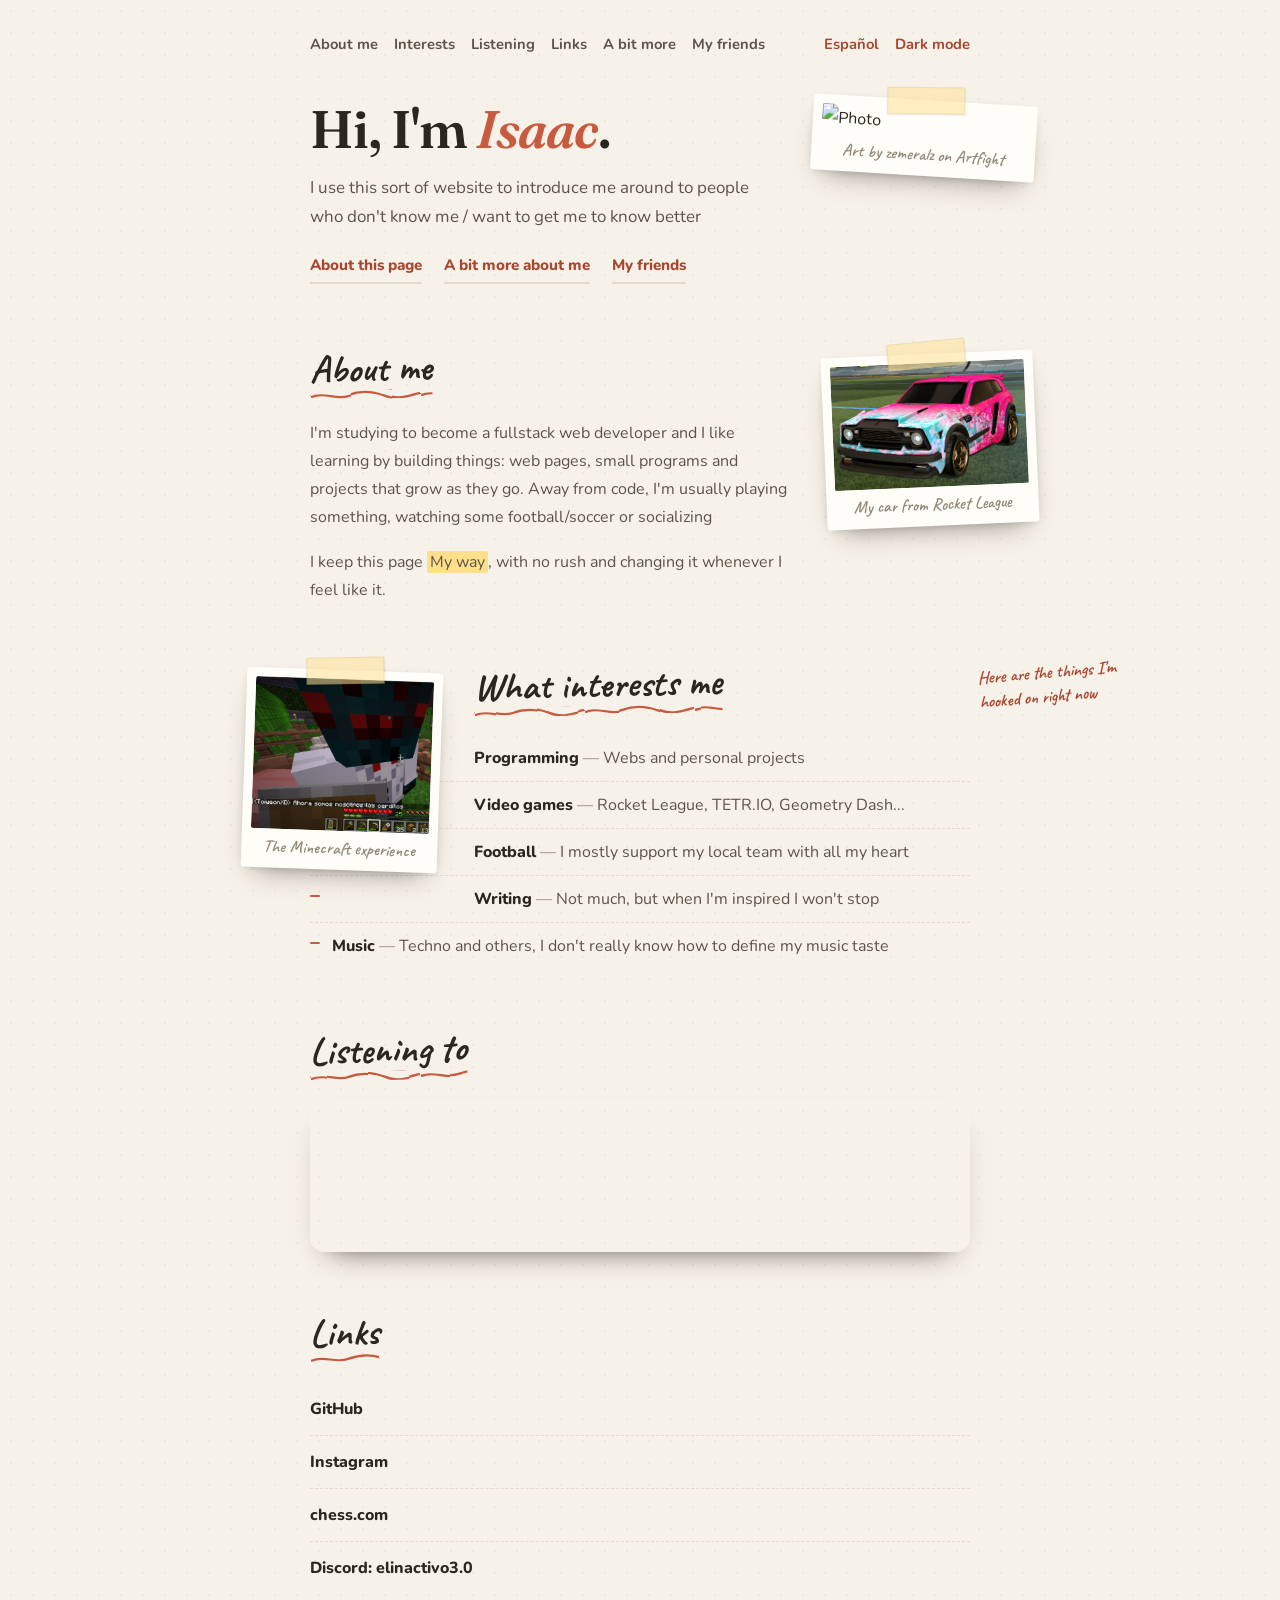
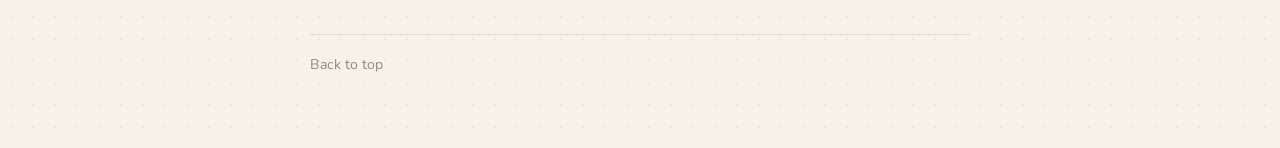
==== index.html @ b740a097 "Add files via upload" ====
<!doctype html>
<html lang="en" data-title-en="Isaac · personal page" data-title-es="Isaac · página personal">
<head>
<meta charset="utf-8">
<meta name="viewport" content="width=device-width, initial-scale=1">
<title>Isaac · personal page</title>
<link rel="preconnect" href="https://fonts.googleapis.com">
<link rel="preconnect" href="https://fonts.gstatic.com" crossorigin>
<link href="https://fonts.googleapis.com/css2?family=Caveat:wght@600;700&family=Fraunces:opsz,wght@9..144,500;9..144,600&family=Nunito:wght@400;600;700;800&display=swap" rel="stylesheet">
<link rel="stylesheet" href="styles.css">
<script>
  /* aplicar tema e idioma pa q no parpadeen las cosillas */
  try {
    if (localStorage.getItem('isaacTheme') === 'dark') document.documentElement.classList.add('dark');
    if (localStorage.getItem('isaacLang') === 'es') document.documentElement.setAttribute('lang', 'es');
  } catch (e) {}
</script>
</head>
<body id="top">
<!--Logré hacer el inglés el default?? (Sí)-->
<div class="page">
  <header class="topbar">
    <nav class="nav" aria-label="Navigation">
      <a href="#about" data-en="About me" data-es="Sobre mí">About me</a>
      <a href="#interests" data-en="Interests" data-es="Intereses">Interests</a>
      <a href="#listen" data-en="Listening" data-es="Escuchando">Listening</a>
      <a href="#links" data-en="Links" data-es="Enlaces">Links</a>
      <a href="sobre-mi.html" data-en="A bit more" data-es="Un poquito más">A bit more</a>
      <a href="amigos.html" data-en="My friends" data-es="Mis amigos">My friends</a>
    </nav>
    <div class="controls">
      <button class="lang" id="langToggle" type="button">Español</button>
      <button class="theme" id="themeToggle" type="button" aria-pressed="false">Dark mode</button>
    </div>
  </header>
  <section class="hero">
    <!-- CAMBIAR SRC!!!! -->
    <figure class="photo f-r" style="--rot:3.5deg; --w:224px">
      <img src="https://images.artfight.net/character/qcML8L5iNkaEZDLqDpkgTATFYPEJU2xKuBWuypHFHhxQCgd1OkRj7T2qyFsN.png?t=1783007023" alt="Photo">
      <figcaption data-en="Art by zemeralz on Artfight" data-es="Dibujo hecho por zemeralz en Artfight">Photo caption</figcaption>
    </figure>
    <h1><span data-en="Hi, I'm" data-es="Me llamo">Hi, I'm</span> <em>Isaac</em>.</h1>
    <p class="lede" data-en="I use this sort of website to introduce me around to people who don't know me / want to get me to know better" data-es="Uso este tipo de páginas para presentarme a la gente que no me conoce o que quiere conocerme mejor">I use this sort of website to introduce me around to people who don't know me / want to get me to know better</p>
    <p class="hero-actions">
      <a href="#about" data-en="About this page" data-es="Sobre esta página">About this page</a>
      <a href="sobre-mi.html" data-en="A bit more about me" data-es="Un poquito más sobre mí">A bit more about me</a>
      <a href="amigos.html" data-en="My friends" data-es="Mis amigos">My friends</a>
    </p>
  </section>
  <main class="flow">
    <section id="about">
      <h2 class="hand-title" data-en="About me" data-es="Sobre mí">About me</h2>
      <figure class="photo f-r" style="--rot:-2.5deg; --w:212px">
        <img src="img/carricoche.png" alt="Photo">
        <figcaption data-en="My car from Rocket League" data-es="Mi coche de Rocket League">I'm going crazy</figcaption>
      </figure>
      <p data-en="I'm studying to become a fullstack web developer and I like learning by building things: web pages, small programs and projects that grow as they go. Away from code, I'm usually playing something, watching some football/soccer or socializing" data-es="Estoy estudiando para ser desarrollador web fullstack y me gusta aprender creando cosas: páginas web, pequeños programas y proyectos que van creciendo sobre la marcha. Fuera del código, normalmente estoy jugando a algo, viendo algún partido de fútbol o socializando">I'm studying to become a fullstack web developer and I like learning by building things: web pages, small programs and projects that grow as they go. Away from code, I'm usually playing something, watching some football/soccer or writing</p>
      <p><span data-en="I keep this page " data-es="Llevo esta página ">I keep this page </span><mark data-en="My way" data-es="A mi manera">My way</mark><span data-en=", with no rush and changing it whenever I feel like it." data-es=", sin prisa y cambiándola cada vez que me apetece.">, with no rush and changing it whenever I feel like it.</span></p>
    </section>

    <section id="interests">
      <span class="doodle doodle-note" aria-hidden="true" data-en="Here are the things I'm hooked on right now" data-es="Aquí van las cosas que me tienen enganchado ahora">Here are the things I'm hooked on right now</span>
      <h2 class="hand-title" data-en="What interests me" data-es="Me interesa">What interests me</h2>
      <figure class="photo f-l" style="--rot:2deg; --w:196px">
        <img src="img/minecraft_experience.png" alt="Photo">
        <figcaption data-en="The Minecraft experience" data-es="La experiencia de Minecraft">The Minecraft experience</figcaption>
      </figure>
      <ul class="loose">
        <li><b data-en="Programming" data-es="Programación">Programming</b><span data-en="Webs and personal projects" data-es="Webs y proyectos personales">Webs and personal projects</span></li>
        <li><b data-en="Video games" data-es="Videojuegos">Video games</b><span data-en="Rocket League, TETR.IO, Geometry Dash..." data-es="Rocket League, TETR.IO, Geometry Dash...">Rocket League, TETR.IO, Geometry Dash...</span></li>
        <li><b data-en="Football" data-es="Fútbol">Football</b><span data-en="I mostly support my local team with all my heart" data-es="Apoyo al equipo de mi ciudad con todo">I mostly support my local team with all my heart</span></li>
        <li><b data-en="Writing" data-es="Escritura">Writing</b><span data-en="Not much, but when I'm inspired I won't stop" data-es="No mucho, hasta que me inspiro y no paro">Not much, but when I'm inspired I won't stop</span></li>
        <li><b data-en="Music" data-es="Música">Music</b><span data-en="Techno and others, I don't really know how to define my music taste" data-es="Música tecno y otras, la verdad es que no tengo ni idea de cómo definir mi gusto musical">Techno and others, I don't really know how to define my music taste</span></li>
      </ul>
    </section>

    <section id="listen">
      <h2 class="hand-title" data-en="Listening to" data-es="Escuchando">Listening to</h2>
      <!-- reproductor infernal de musica de mierda -->
      <!-- CAMBIA EL src DEL iframe: pon https://open.spotify.com/embed/track/ Y EL ID DE TU CANCIÓN (en Spotify: compartir la canción y copia el link) -->
      <div class="embed">
        <iframe src="https://open.spotify.com/embed/track/1DUA8KW4Fes6qfSlNJqvwj?si=1800c55b4af44012" width="100%" height="152" frameborder="0" loading="lazy" allow="autoplay; clipboard-write; encrypted-media; fullscreen; picture-in-picture" allowfullscreen title="Spotify"></iframe>
      </div>
    </section>

    <section id="links">
      <h2 class="hand-title" data-en="Links" data-es="Enlaces">Links</h2>
      <ul class="links">
        <li><a href="https://github.com/IsaacLJ1204" data-placeholder data-en="GitHub" data-es="GitHub">GitHub</a></li>
        <li><a href="https://www.instagram.com/isaaclj_07" data-placeholder data-en="Instagram" data-es="Instagram">ig</a></li>
        <li><a href="https://www.chess.com/member/toiweon" data-placeholder data-en="chess.com" data-es="chess.com">chess.com</a></li>
        <li><a href="#" data-placeholder data-en="Discord: elinactivo3.0" data-es="Discord: elinactivo3.0">Another profile</a></li>
      </ul>
    </section>

  </main>

  <footer class="footer">
    <a href="#top" data-en="Back to top" data-es="Volver arriba">Back to top</a>
  </footer>

</div>

<div class="toast" id="toast" role="status" aria-live="polite"></div>

<script src="script.js"></script>
</body>
</html>
---- styles.css ----
/*
Como centrar un div buscar (momazo
*/

:root {
  --paper:  #f7f2e9;
  --paper-2:#fffdf8;
  --ink:    #2b2620;
  --ink-2:  #5b544a;
  --muted:  #918878;
  --line:   #e4dbcb;
  --accent: #c85a3f;
  --accent-ink: #a8462f;
  --mark:   #ffe08a;

  --serif: "Fraunces", Georgia, "Times New Roman", serif;
  --hand:  "Caveat", "Comic Sans MS", cursive;
  --sans:  "Nunito", ui-sans-serif, system-ui, -apple-system, "Segoe UI", sans-serif;

  /* subrayado ondulado dibujado a mano bajo los títulos */
  --squiggle: url("data:image/svg+xml,%3Csvg xmlns='http://www.w3.org/2000/svg' width='120' height='9' viewBox='0 0 120 9'%3E%3Cpath d='M1 6c14-6 26 4 40-1s26-5 40 1 24 1 38-2' fill='none' stroke='%23c85a3f' stroke-width='2.4' stroke-linecap='round'/%3E%3C/svg%3E");
}

html.dark {
  --paper:  #1a1712;
  --paper-2:#241f19;
  --ink:    #f1eae0;
  --ink-2:  #c4bbac;
  --muted:  #8f8676;
  --line:   #342e25;
  --accent: #e58461;
  --accent-ink: #f0a184;
  --mark:   #6b5a2e;
  --squiggle: url("data:image/svg+xml,%3Csvg xmlns='http://www.w3.org/2000/svg' width='120' height='9' viewBox='0 0 120 9'%3E%3Cpath d='M1 6c14-6 26 4 40-1s26-5 40 1 24 1 38-2' fill='none' stroke='%23e58461' stroke-width='2.4' stroke-linecap='round'/%3E%3C/svg%3E");
}

* { box-sizing: border-box; }
html { scroll-behavior: smooth; }
body {
  margin: 0;
  overflow-x: hidden;
  color: var(--ink);
  background-color: var(--paper);
  background-image: radial-gradient(rgba(43, 38, 32, .05) 1px, transparent 1px);
  background-size: 22px 22px;
  font: 16px/1.75 var(--sans);
  -webkit-font-smoothing: antialiased;
}
img { display: block; }
a { color: var(--accent-ink); text-underline-offset: .18em; }
button, input, textarea { font: inherit; color: inherit; }
button { cursor: pointer; background: none; border: 0; padding: 0; }
mark { background: var(--mark); color: inherit; padding: 0 3px; border-radius: 2px; }
::selection { background: var(--accent); color: #fff; }

.page { position: relative; width: min(980px, calc(100% - 40px)); margin: 0 auto; padding: 6px 0 70px; }
.topbar, .hero, .flow, .footer { max-width: 660px; margin-inline: auto; }
section { scroll-margin-top: 24px; }

/* cabecera -------------------------------------------------------------- */
.topbar { display: flex; align-items: baseline; gap: 18px; flex-wrap: wrap; padding: 26px 0 10px; }
.nav { display: flex; gap: 16px; flex-wrap: wrap; }
.nav a { font-size: .92rem; font-weight: 700; color: var(--ink-2); text-decoration: none; }
.nav a:hover { color: var(--accent-ink); text-decoration: underline; }
.controls { margin-left: auto; display: flex; align-items: baseline; gap: 16px; }
.theme, .lang { font-size: .92rem; font-weight: 700; color: var(--accent-ink); }
.theme:hover, .lang:hover { text-decoration: underline; }

/* hero ------------------------------------------------------------------ */
.hero { display: flow-root; padding: 26px 0 34px; }
h1 { margin: 6px 0 16px; font: 600 clamp(2.1rem, 6vw, 3.3rem)/1.08 var(--serif); letter-spacing: -.02em; }
h1 em { font-style: italic; color: var(--accent); }
.lede { margin: 0 0 20px; max-width: 54ch; color: var(--ink-2); font-size: 1.06rem; }
.hero-actions { display: flex; flex-wrap: wrap; gap: 22px; margin: 0; font-weight: 800; font-size: .95rem; }
.hero-actions a { text-decoration: none; border-bottom: 2px solid var(--line); padding-bottom: 3px; }
.hero-actions a:hover { border-color: var(--accent); }

/* fotos sueltas --------------------------------------------------------- */
.photo {
  position: relative; margin: 0; padding: 9px 9px 11px; width: var(--w, 240px);
  background: var(--paper-2); border-radius: 3px;
  box-shadow: 0 14px 28px -14px rgba(43, 38, 32, .55), 0 2px 8px -4px rgba(43, 38, 32, .25);
  transform: rotate(var(--rot, -2deg));
  transition: transform .35s cubic-bezier(.2, .7, .3, 1), box-shadow .35s;
  z-index: 1;
}
.photo:hover { transform: rotate(0deg) scale(1.02); box-shadow: 0 20px 40px -16px rgba(43, 38, 32, .6); }
.photo img { width: 100%; border-radius: 2px; }
.photo figcaption { margin-top: 7px; text-align: center; font: 600 1.08rem/1.2 var(--hand); color: var(--muted); }
.photo::after {
  content: ""; position: absolute; top: -13px; left: 50%; width: 76px; height: 25px;
  transform: translateX(-50%) rotate(-3deg);
  background: rgba(255, 226, 150, .55); border: 1px solid rgba(43, 38, 32, .07);
  box-shadow: 0 1px 2px rgba(43, 38, 32, .1);
}

.f-r { float: right; margin: 6px -66px 26px 34px; }
.f-l { float: left;  margin: 6px 34px 26px -66px; }

/* títulos a mano y texto ------------------------------------------------ */
.flow > section { display: flow-root; margin: 0 0 30px; padding-top: 30px; }
.hand-title {
  display: inline-block; margin: 0 0 20px; padding-bottom: 9px;
  font: 700 clamp(1.9rem, 4.4vw, 2.4rem)/1.1 var(--hand); color: var(--ink);
  transform: rotate(-1.4deg);
  background: var(--squiggle) repeat-x left bottom / 110px 9px;
}
.flow p { margin: 0 0 1.05em; color: var(--ink-2); }
.flow p:last-child { margin-bottom: 0; }
.quote {
  margin: 20px 0 0 !important; padding-left: 16px; border-left: 3px solid var(--accent);
  font: italic 1.25rem/1.5 var(--serif); color: var(--ink) !important;
}

/* listas sueltas -------------------------------------------------------- */
.loose { list-style: none; margin: 0; padding: 0; }
.loose li { padding: 9px 0 9px 22px; position: relative; border-bottom: 1px dashed var(--line); }
.loose li:last-child { border-bottom: 0; }
.loose li::before {
  content: ""; position: absolute; left: 0; top: 1.2em;
  width: 10px; height: 2px; border-radius: 2px; background: var(--accent);
}
.loose b { font-weight: 800; }
.loose b::after { content: " — "; color: var(--muted); font-weight: 400; }
.loose span { color: var(--ink-2); }

/* reproductor de spotify ------------------------------------------------ */
.embed iframe {
  display: block; width: 100%; height: 152px;
  border: 0; border-radius: 14px;
  box-shadow: 0 16px 28px -20px rgba(43, 38, 32, .9);
}

/* enlaces --------------------------------------------------------------- */
.links { list-style: none; margin: 0; padding: 0; }
.links a {
  display: block; padding: 12px 0; border-bottom: 1px dashed var(--line);
  color: var(--ink); font-weight: 800; text-decoration: none;
}
.links li:last-child a { border-bottom: 0; }
.links a:hover { color: var(--accent-ink); }

/* nota al pie de un bloque ---------------------------------------------- */
.note { margin: 0 0 20px; color: var(--muted); font-size: .95rem; }

/* ==========================================================================
   página "un poquito más sobre mí"
   ========================================================================== */
.rows { display: grid; gap: 38px; margin-top: 8px; }
.row { display: flex; align-items: center; gap: 30px; }
.row .photo { --w: 232px; flex: 0 0 auto; margin: 0; }
.row .text { flex: 1 1 0; min-width: 0; }
.row.flip { flex-direction: row-reverse; }
.row.pets .photo { --w: 170px; }

/* tarjeta centrada para enlaces que no dejan embeberse (straw.page) ------- */
.straw { display: flex; justify-content: center; margin-top: 30px; }
.straw-card {
  display: grid; gap: 6px; justify-items: center; text-align: center;
  width: min(330px, 100%); padding: 34px 26px 30px;
  background: var(--paper-2); border: 1px solid var(--line); border-radius: 3px;
  box-shadow: 0 18px 34px -24px rgba(43, 38, 32, .9);
  color: var(--ink); text-decoration: none;
  transform: rotate(-1.3deg);
  transition: transform .15s, box-shadow .15s;
}
.straw-card:hover { transform: rotate(0deg) translateY(-3px); box-shadow: 0 24px 42px -22px rgba(43, 38, 32, .95); }
.straw-name { font: 600 1.5rem/1.2 var(--serif); }
.straw-url { font-weight: 800; color: var(--accent-ink); }
.straw-note { font: 600 1.1rem/1.2 var(--hand); color: var(--muted); }

@media (max-width: 780px) { .row.pets .text { order: 3; } }
.row-title { margin: 0 0 10px; font: 700 1.75rem/1.15 var(--hand); color: var(--ink); }
.row-text { margin: 0; color: var(--ink-2); }

/* ==========================================================================
   página "mis amigos"
   ========================================================================== */
.friends { display: grid; grid-template-columns: repeat(auto-fit, minmax(220px, 1fr)); gap: 26px; margin-top: 6px; }
.friend {
  position: relative; padding: 16px 16px 18px; background: var(--paper-2);
  border: 1px solid var(--line); border-top: 6px solid var(--c, var(--accent));
  border-radius: 4px; box-shadow: 0 14px 28px -16px rgba(43, 38, 32, .5);
  transform: rotate(var(--rot, -1deg));
  transition: transform .3s cubic-bezier(.2, .7, .3, 1), box-shadow .3s;
}
.friend:hover { transform: rotate(0deg) translateY(-4px); box-shadow: 0 20px 36px -16px rgba(43, 38, 32, .6); }
.friend img { width: 100%; aspect-ratio: 1 / 1; object-fit: cover; border-radius: 3px; border: 1px solid var(--line); }
.friend h3 { margin: 13px 0 3px; font: 700 1.55rem/1.1 var(--hand); color: var(--c, var(--accent)); }
.friend p { margin: 0 0 13px; color: var(--ink-2); font-size: .96rem; line-height: 1.6; }
.friend .social {
  display: inline-block; font-weight: 800; text-decoration: none;
  color: var(--c, var(--accent)); border-bottom: 2px solid var(--c, var(--accent));
  padding-bottom: 2px;
}
.friend .social:hover { filter: brightness(.85); }

/* garabatos en los márgenes --------------------------------------------- */
.doodle { position: absolute; z-index: 0; pointer-events: none; user-select: none; }
#interests { position: relative; }
.doodle-note { right: -150px; top: 26px; width: 142px; transform: rotate(-5deg); font: 600 1.12rem/1.35 var(--hand); color: var(--accent-ink); }

/* pie ------------------------------------------------------------------- */
.footer {
  display: flex; align-items: center; justify-content: space-between; gap: 12px 22px; flex-wrap: wrap;
  margin-top: 40px; padding-top: 18px; border-top: 1px solid var(--line);
  color: var(--muted); font-size: .88rem;
}
.footer a { color: var(--muted); text-decoration: none; }
.footer a:hover { color: var(--accent-ink); text-decoration: underline; }

/* aviso flotante -------------------------------------------------------- */
.toast {
  position: fixed; left: 50%; bottom: 24px; z-index: 20;
  transform: translate(-50%, 12px); opacity: 0; pointer-events: none;
  padding: 10px 18px; border-radius: 999px; background: var(--ink); color: var(--paper);
  font-size: .88rem; font-weight: 700; transition: opacity .18s, transform .18s;
}
.toast.show { opacity: 1; transform: translate(-50%, 0); }

/* adaptación a pantallas ------------------------------------------------ */
@media (max-width: 1180px) { .doodle { display: none; } }
@media (max-width: 1040px) {
  .f-r { margin-right: -16px; }
  .f-l { margin-left: -16px; }
}
@media (max-width: 780px) {
  .f-r, .f-l { float: none; margin: 22px auto; }
  .photo { --w: 100%; max-width: 320px; }
  .row, .row.flip { flex-direction: column; align-items: stretch; gap: 20px; }
  .row .photo { --w: 100%; max-width: 340px; margin-inline: auto; }
  .friends { grid-template-columns: 1fr; }
}
@media (max-width: 560px) {
  .page { width: calc(100% - 30px); }
  .nav { gap: 12px; }
  .footer { justify-content: flex-start; }
}

@media (prefers-reduced-motion: reduce) {
  * { transition: none !important; animation: none !important; }
  html { scroll-behavior: auto; }
}
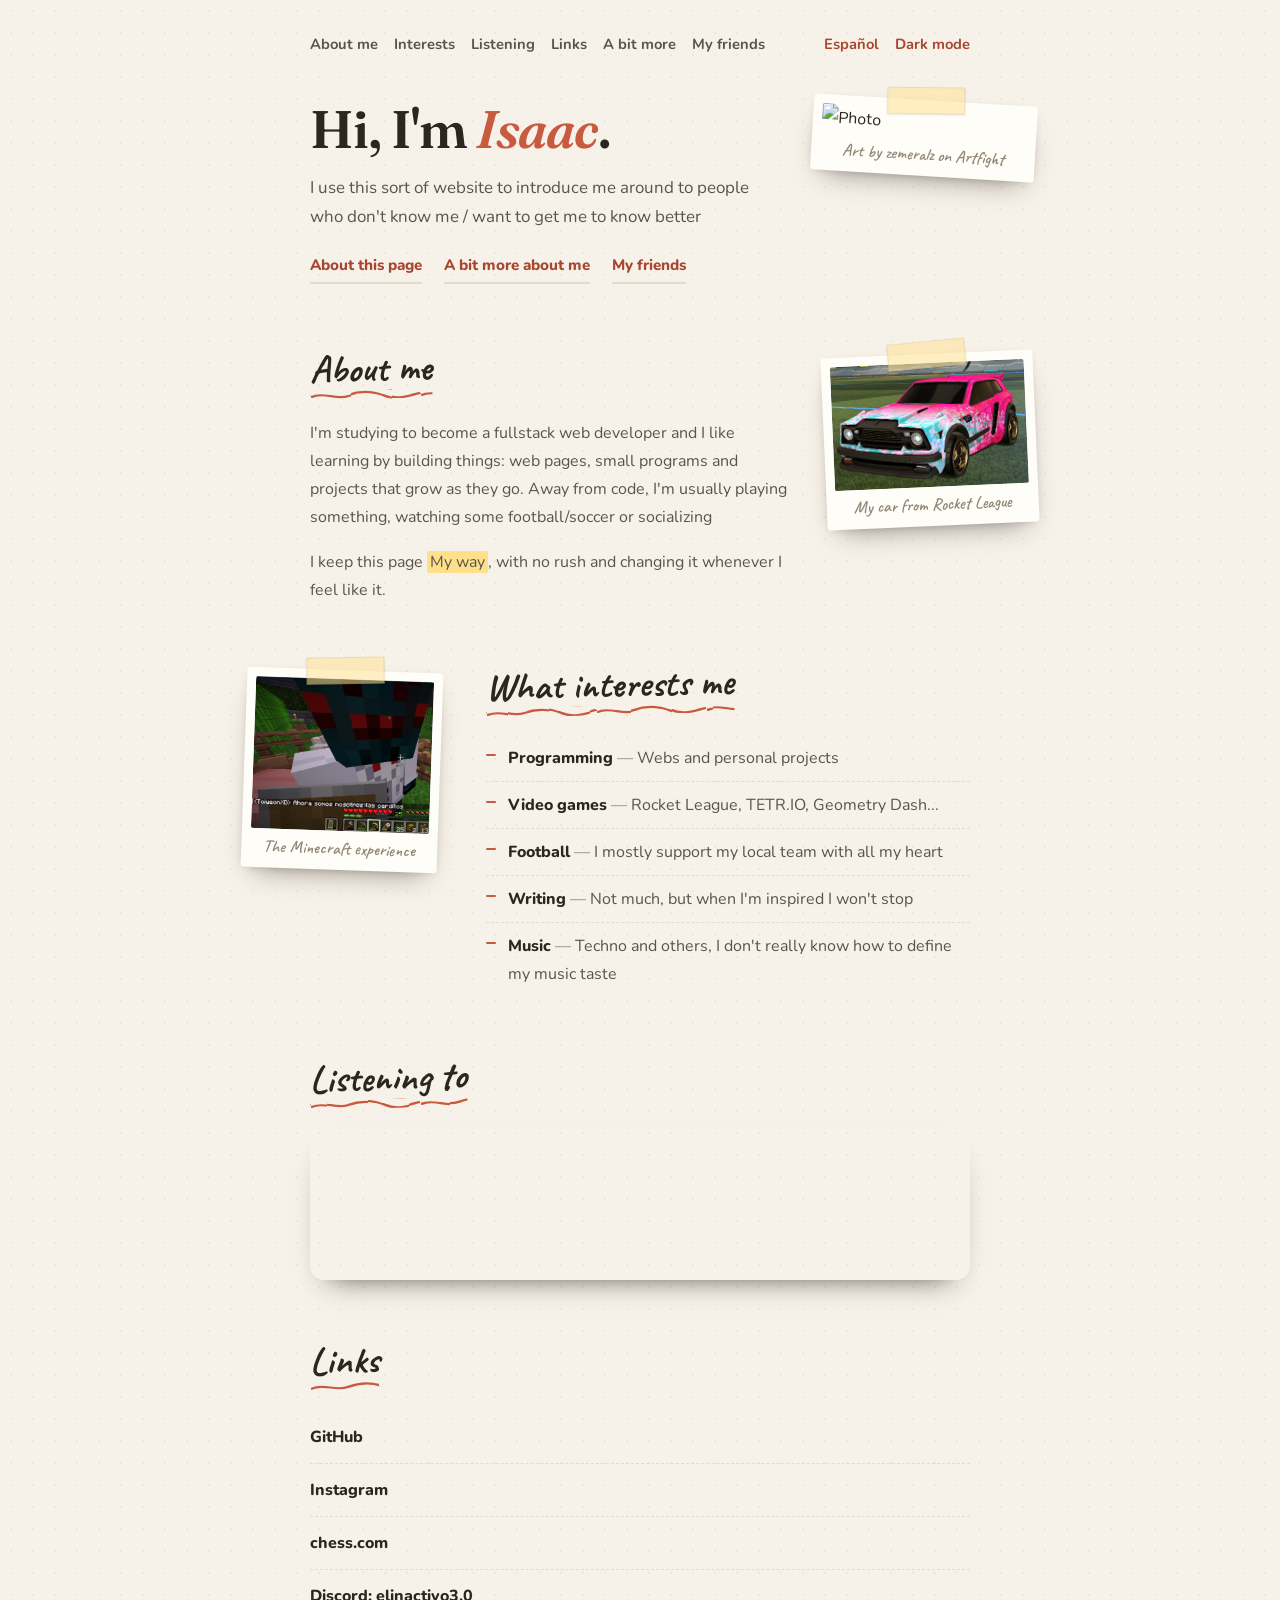
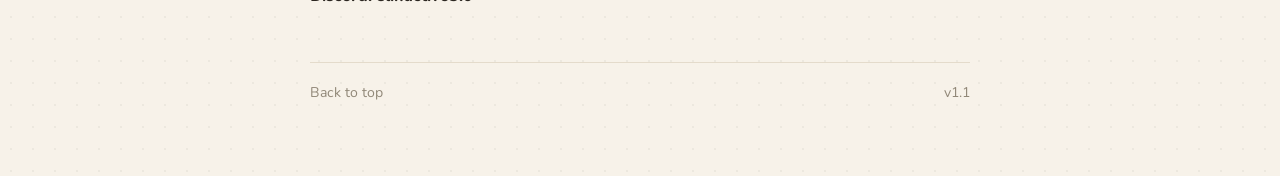
==== commit 6e81aaa0: "Add files via upload" ====
--- a/index.html
+++ b/index.html
@@ -1,5 +1,5 @@
 <!doctype html>
-<html lang="en" data-title-en="Isaac · personal page" data-title-es="Isaac · página personal">
+<html lang="en" data-title-en="IsaacPage" data-title-es="IsaacPage">
 <head>
 <meta charset="utf-8">
 <meta name="viewport" content="width=device-width, initial-scale=1">
@@ -59,25 +59,27 @@
     </section>
 
     <section id="interests">
-      <span class="doodle doodle-note" aria-hidden="true" data-en="Here are the things I'm hooked on right now" data-es="Aquí van las cosas que me tienen enganchado ahora">Here are the things I'm hooked on right now</span>
-      <h2 class="hand-title" data-en="What interests me" data-es="Me interesa">What interests me</h2>
-      <figure class="photo f-l" style="--rot:2deg; --w:196px">
-        <img src="img/minecraft_experience.png" alt="Photo">
-        <figcaption data-en="The Minecraft experience" data-es="La experiencia de Minecraft">The Minecraft experience</figcaption>
-      </figure>
-      <ul class="loose">
-        <li><b data-en="Programming" data-es="Programación">Programming</b><span data-en="Webs and personal projects" data-es="Webs y proyectos personales">Webs and personal projects</span></li>
-        <li><b data-en="Video games" data-es="Videojuegos">Video games</b><span data-en="Rocket League, TETR.IO, Geometry Dash..." data-es="Rocket League, TETR.IO, Geometry Dash...">Rocket League, TETR.IO, Geometry Dash...</span></li>
-        <li><b data-en="Football" data-es="Fútbol">Football</b><span data-en="I mostly support my local team with all my heart" data-es="Apoyo al equipo de mi ciudad con todo">I mostly support my local team with all my heart</span></li>
-        <li><b data-en="Writing" data-es="Escritura">Writing</b><span data-en="Not much, but when I'm inspired I won't stop" data-es="No mucho, hasta que me inspiro y no paro">Not much, but when I'm inspired I won't stop</span></li>
-        <li><b data-en="Music" data-es="Música">Music</b><span data-en="Techno and others, I don't really know how to define my music taste" data-es="Música tecno y otras, la verdad es que no tengo ni idea de cómo definir mi gusto musical">Techno and others, I don't really know how to define my music taste</span></li>
-      </ul>
+      <div class="interests-row">
+        <figure class="photo" style="--rot:2deg; --w:196px">
+          <img src="img/minecraft_experience.png" alt="Photo">
+          <figcaption data-en="The Minecraft experience" data-es="La experiencia de Minecraft">The Minecraft experience</figcaption>
+        </figure>
+        <div class="text">
+          <h2 class="hand-title" data-en="What interests me" data-es="Me interesa">What interests me</h2>
+          <ul class="loose">
+            <li><b data-en="Programming" data-es="Programación">Programming</b><span data-en="Webs and personal projects" data-es="Webs y proyectos personales">Webs and personal projects</span></li>
+            <li><b data-en="Video games" data-es="Videojuegos">Video games</b><span data-en="Rocket League, TETR.IO, Geometry Dash..." data-es="Rocket League, TETR.IO, Geometry Dash...">Rocket League, TETR.IO, Geometry Dash...</span></li>
+            <li><b data-en="Football" data-es="Fútbol">Football</b><span data-en="I mostly support my local team with all my heart" data-es="Apoyo al equipo de mi ciudad con todo">I mostly support my local team with all my heart</span></li>
+            <li><b data-en="Writing" data-es="Escritura">Writing</b><span data-en="Not much, but when I'm inspired I won't stop" data-es="No mucho, hasta que me inspiro y no paro">Not much, but when I'm inspired I won't stop</span></li>
+            <li><b data-en="Music" data-es="Música">Music</b><span data-en="Techno and others, I don't really know how to define my music taste" data-es="Música tecno y otras, la verdad es que no tengo ni idea de cómo definir mi gusto musical">Techno and others, I don't really know how to define my music taste</span></li>
+          </ul>
+        </div>
+      </div>
     </section>
 
     <section id="listen">
       <h2 class="hand-title" data-en="Listening to" data-es="Escuchando">Listening to</h2>
       <!-- reproductor infernal de musica de mierda -->
-      <!-- CAMBIA EL src DEL iframe: pon https://open.spotify.com/embed/track/ Y EL ID DE TU CANCIÓN (en Spotify: compartir la canción y copia el link) -->
       <div class="embed">
         <iframe src="https://open.spotify.com/embed/track/1DUA8KW4Fes6qfSlNJqvwj?si=1800c55b4af44012" width="100%" height="152" frameborder="0" loading="lazy" allow="autoplay; clipboard-write; encrypted-media; fullscreen; picture-in-picture" allowfullscreen title="Spotify"></iframe>
       </div>
@@ -89,7 +91,7 @@
         <li><a href="https://github.com/IsaacLJ1204" data-placeholder data-en="GitHub" data-es="GitHub">GitHub</a></li>
         <li><a href="https://www.instagram.com/isaaclj_07" data-placeholder data-en="Instagram" data-es="Instagram">ig</a></li>
         <li><a href="https://www.chess.com/member/toiweon" data-placeholder data-en="chess.com" data-es="chess.com">chess.com</a></li>
-        <li><a href="#" data-placeholder data-en="Discord: elinactivo3.0" data-es="Discord: elinactivo3.0">Another profile</a></li>
+        <li><a data-placeholder data-en="Discord: elinactivo3.0" data-es="Discord: elinactivo3.0">Discooorr</a></li>
       </ul>
     </section>
 
@@ -97,6 +99,7 @@
 
   <footer class="footer">
     <a href="#top" data-en="Back to top" data-es="Volver arriba">Back to top</a>
+    <span class="version">v1.1</span>
   </footer>
 
 </div>
--- a/styles.css
+++ b/styles.css
@@ -97,6 +97,11 @@
 .f-r { float: right; margin: 6px -66px 26px 34px; }
 .f-l { float: left;  margin: 6px 34px 26px -66px; }
 
+/* "what interests me": foto colgada a la izquierda, texto a su derecha --- */
+.interests-row { display: flex; align-items: flex-start; gap: 46px; }
+.interests-row .photo { flex: 0 0 auto; margin: 6px 0 0 -66px; }
+.interests-row .text { flex: 1 1 0; min-width: 0; }
+
 /* títulos a mano y texto ------------------------------------------------ */
 .flow > section { display: flow-root; margin: 0 0 30px; padding-top: 30px; }
 .hand-title {
@@ -223,12 +228,15 @@
 @media (max-width: 1040px) {
   .f-r { margin-right: -16px; }
   .f-l { margin-left: -16px; }
+  .interests-row .photo { margin-left: -16px; }
 }
 @media (max-width: 780px) {
   .f-r, .f-l { float: none; margin: 22px auto; }
   .photo { --w: 100%; max-width: 320px; }
   .row, .row.flip { flex-direction: column; align-items: stretch; gap: 20px; }
   .row .photo { --w: 100%; max-width: 340px; margin-inline: auto; }
+  .interests-row { flex-direction: column; align-items: stretch; gap: 22px; }
+  .interests-row .photo { margin: 0 auto; }
   .friends { grid-template-columns: 1fr; }
 }
 @media (max-width: 560px) {
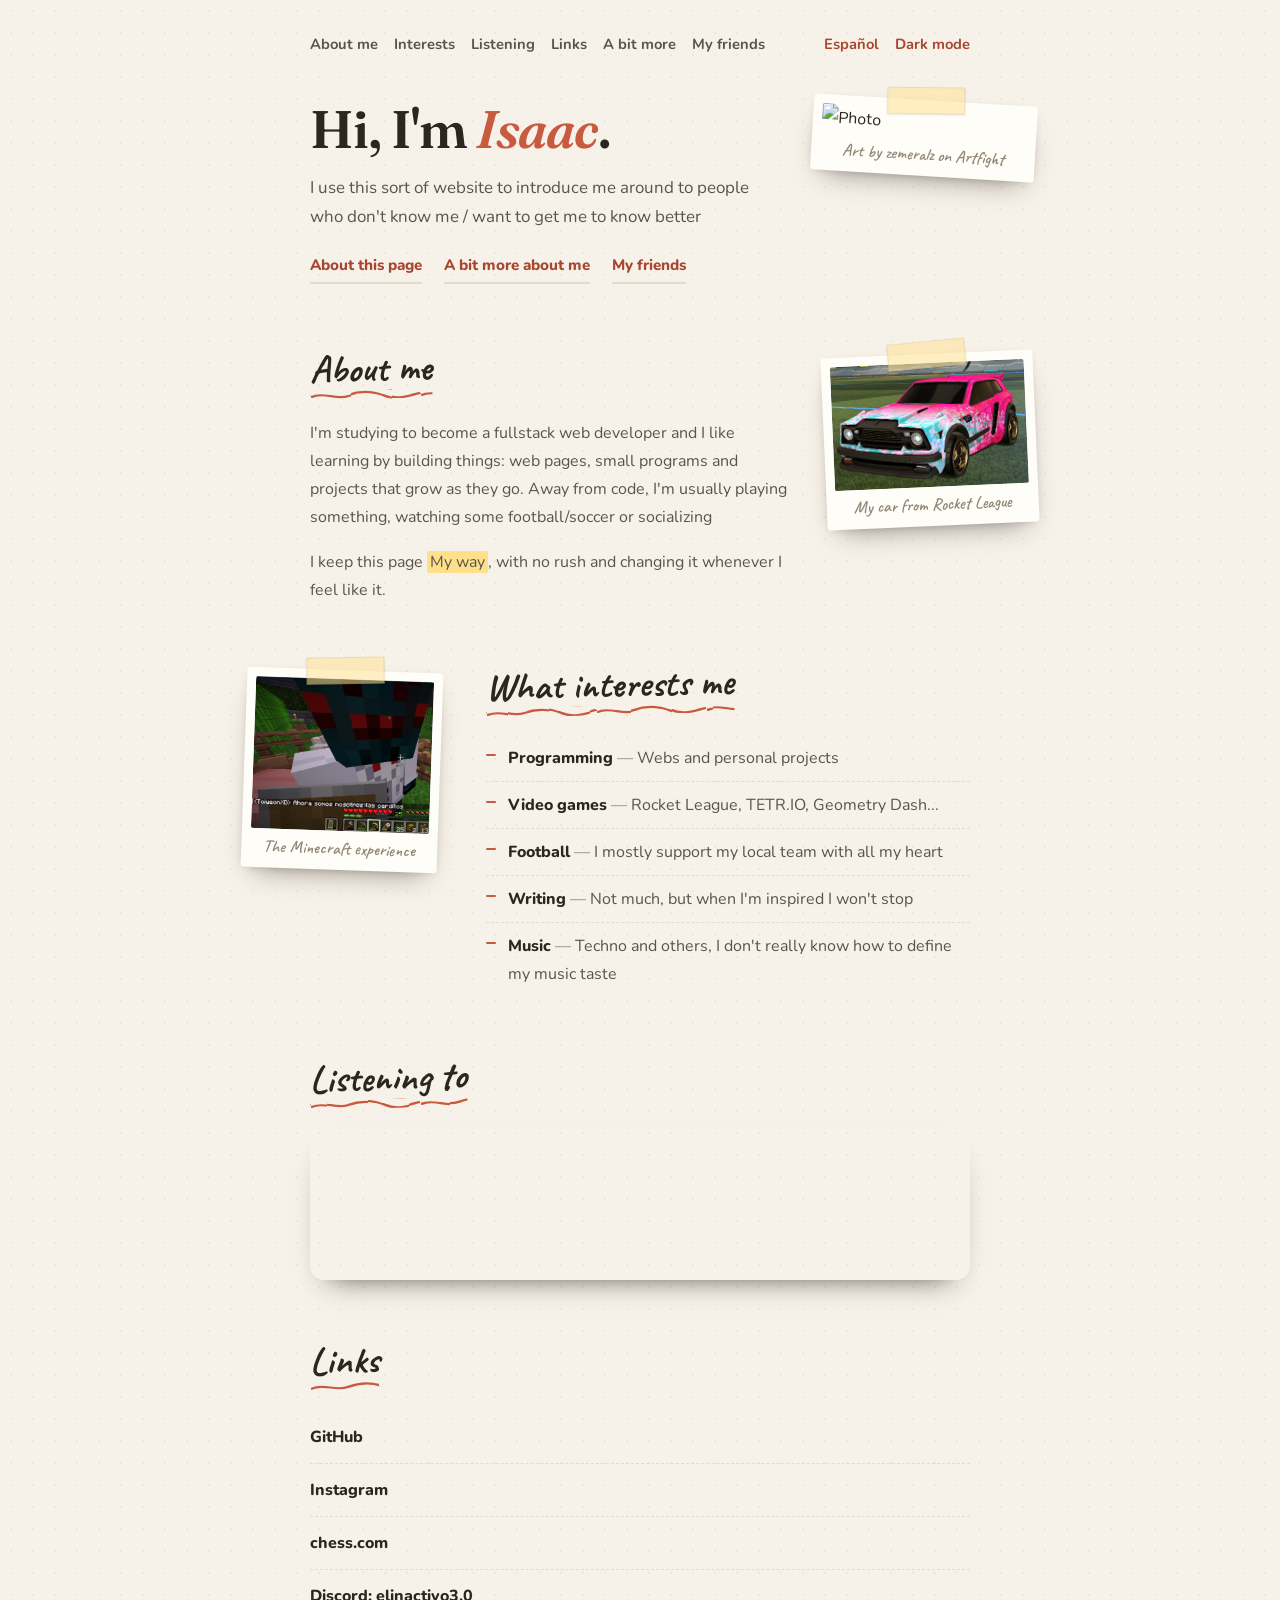
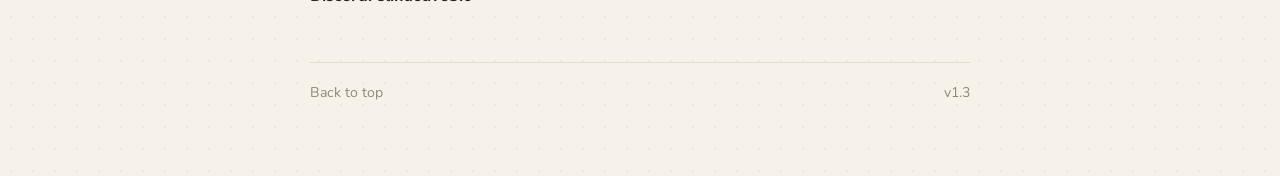
==== commit de317502: "Add files via upload" ====
--- a/index.html
+++ b/index.html
@@ -99,7 +99,7 @@
 
   <footer class="footer">
     <a href="#top" data-en="Back to top" data-es="Volver arriba">Back to top</a>
-    <span class="version">v1.1</span>
+    <span class="version">v1.3</span>
   </footer>
 
 </div>
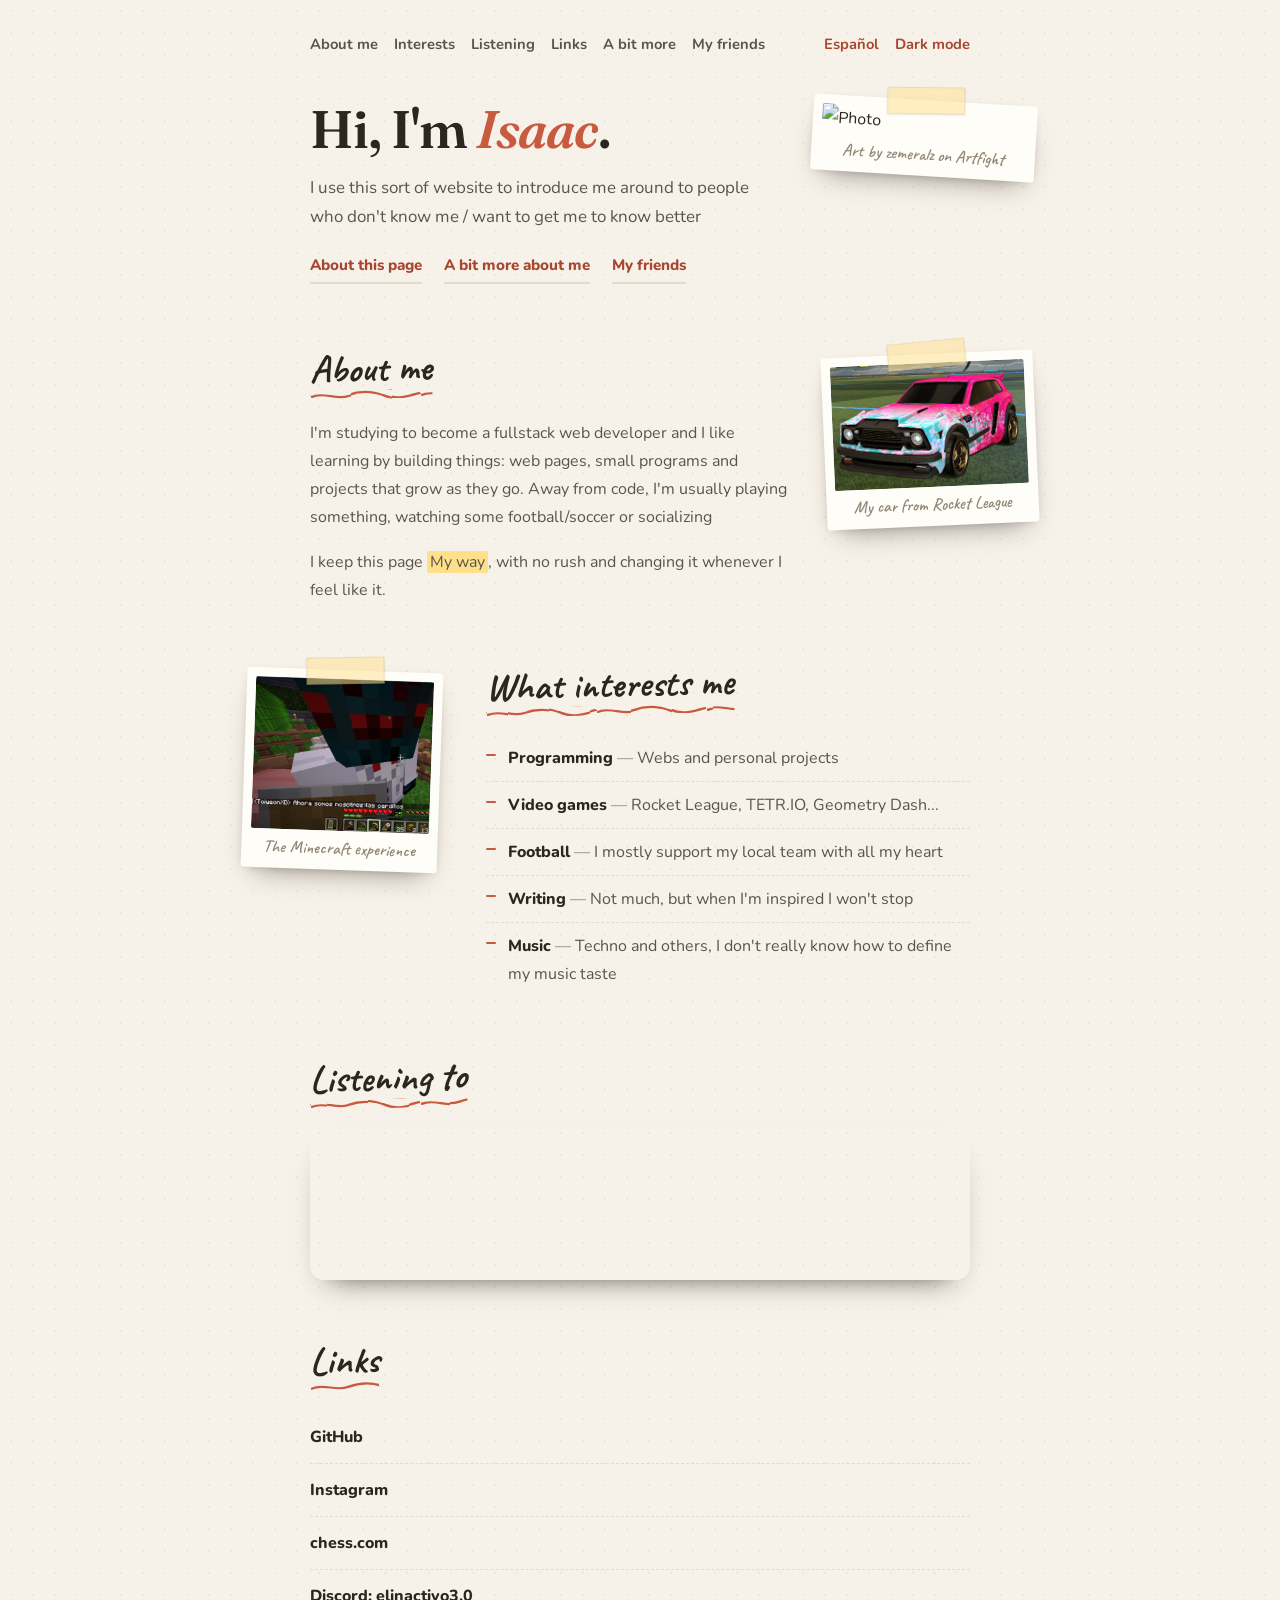
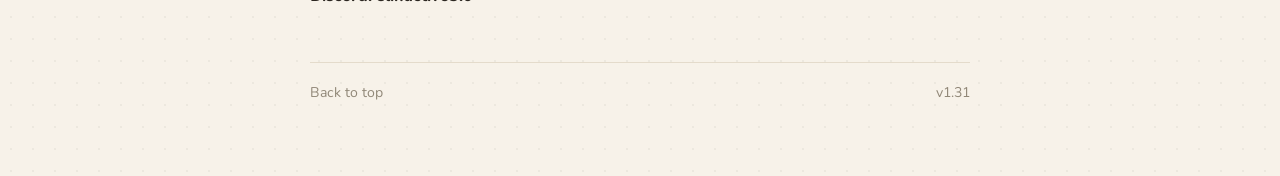
==== commit 92c7771b: "Add files via upload" ====
--- a/index.html
+++ b/index.html
@@ -81,7 +81,7 @@
       <h2 class="hand-title" data-en="Listening to" data-es="Escuchando">Listening to</h2>
       <!-- reproductor infernal de musica de mierda -->
       <div class="embed">
-        <iframe src="https://open.spotify.com/embed/track/1DUA8KW4Fes6qfSlNJqvwj?si=1800c55b4af44012" width="100%" height="152" frameborder="0" loading="lazy" allow="autoplay; clipboard-write; encrypted-media; fullscreen; picture-in-picture" allowfullscreen title="Spotify"></iframe>
+        <iframe src="https://open.spotify.com/embed/track/0jmmG4vSu7S8kmvhDbKAUF" width="100%" height="152" frameborder="0" loading="lazy" allow="autoplay; clipboard-write; encrypted-media; fullscreen; picture-in-picture" allowfullscreen title="Spotify"></iframe>
       </div>
     </section>
 
@@ -99,7 +99,7 @@
 
   <footer class="footer">
     <a href="#top" data-en="Back to top" data-es="Volver arriba">Back to top</a>
-    <span class="version">v1.3</span>
+    <span class="version">v1.31</span>
   </footer>
 
 </div>
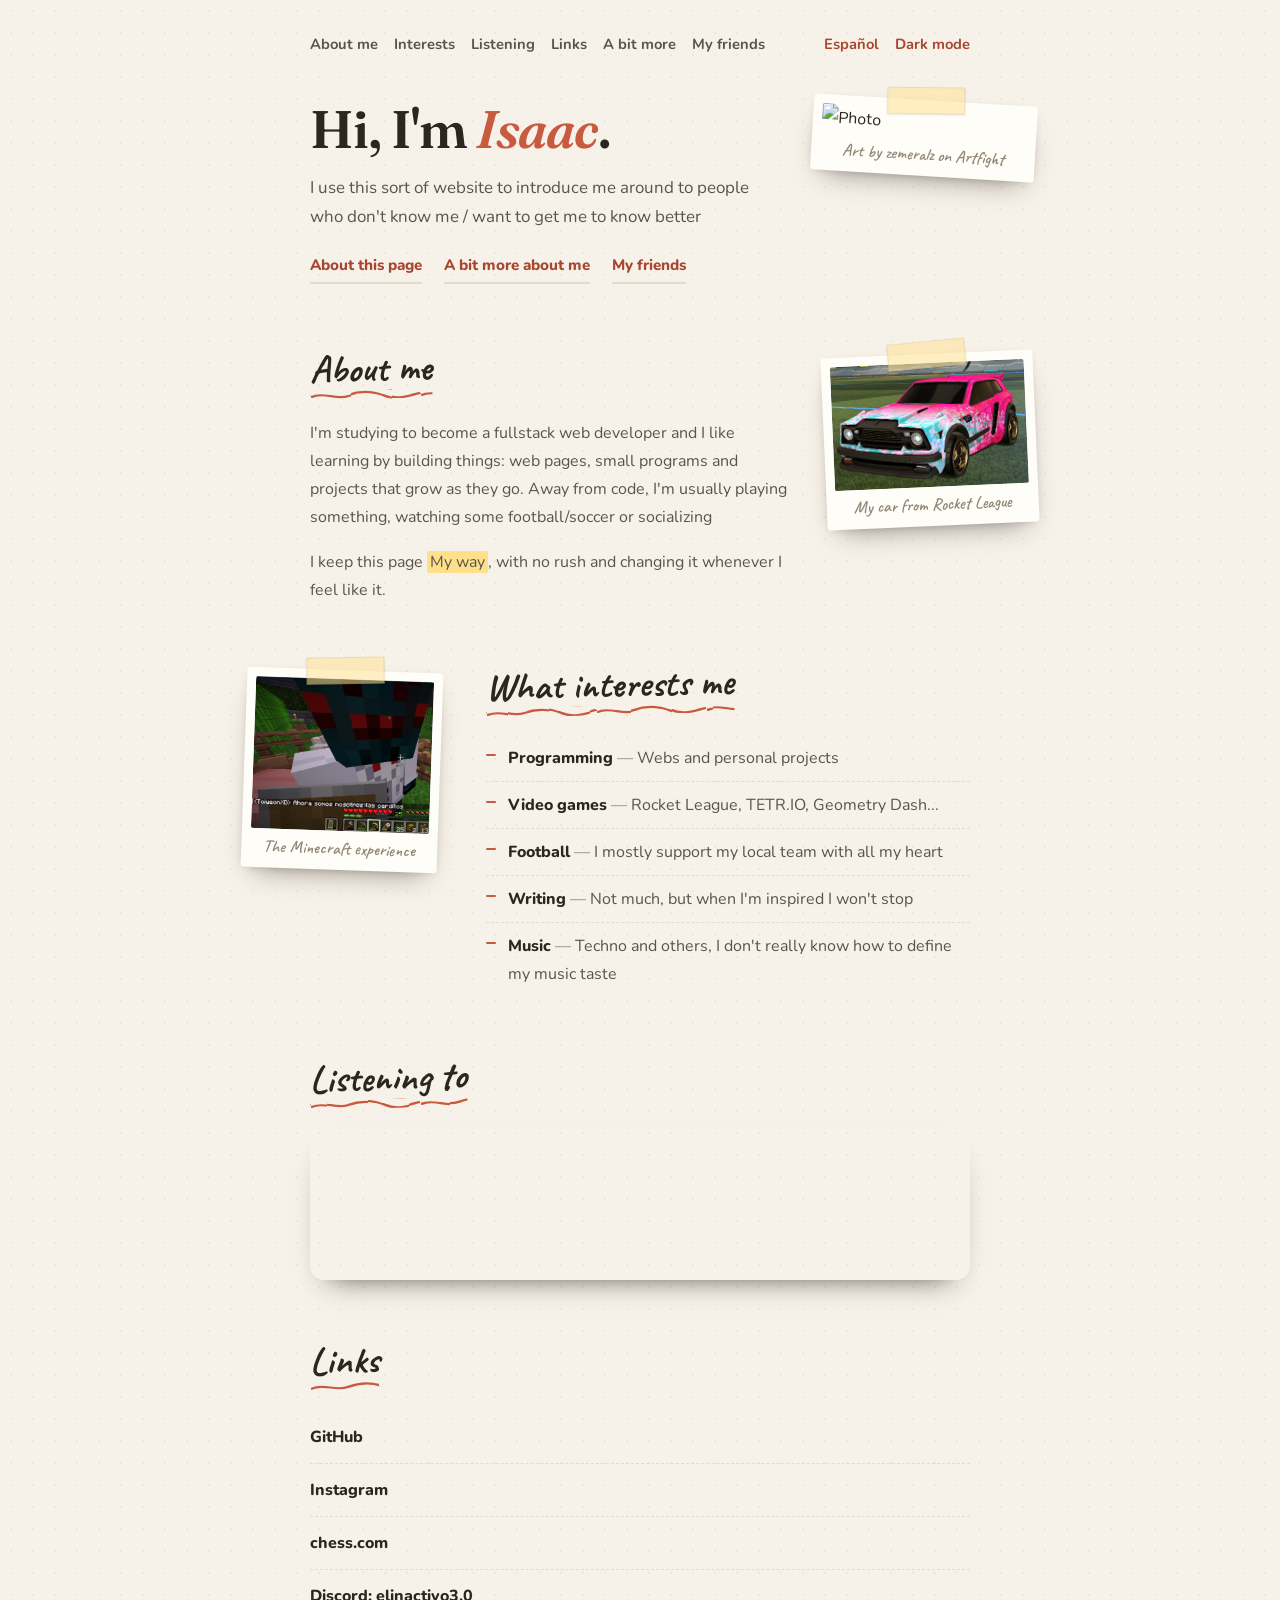
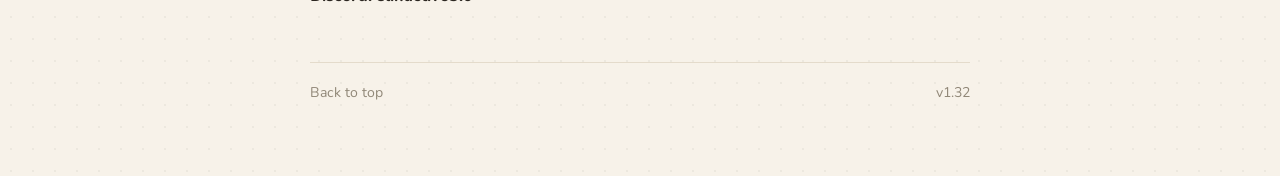
==== commit 5289a239: "Update version number in footer to v1.32" ====
--- a/index.html
+++ b/index.html
@@ -8,6 +8,11 @@
 <link rel="preconnect" href="https://fonts.gstatic.com" crossorigin>
 <link href="https://fonts.googleapis.com/css2?family=Caveat:wght@600;700&family=Fraunces:opsz,wght@9..144,500;9..144,600&family=Nunito:wght@400;600;700;800&display=swap" rel="stylesheet">
 <link rel="stylesheet" href="styles.css">
+<!-- Para navegadores modernos (PNG) -->
+<link rel="icon" type="image/png" sizes="32x32" href="/img/favicons/icon_107.png">
+
+<!-- Para compatibilidad general (ICO) -->
+<link rel="shortcut icon" href="/img/favicons/icon_107.ico">
 <script>
   /* aplicar tema e idioma pa q no parpadeen las cosillas */
   try {
@@ -99,7 +104,7 @@
 
   <footer class="footer">
     <a href="#top" data-en="Back to top" data-es="Volver arriba">Back to top</a>
-    <span class="version">v1.31</span>
+    <span class="version">v1.32</span>
   </footer>
 
 </div>
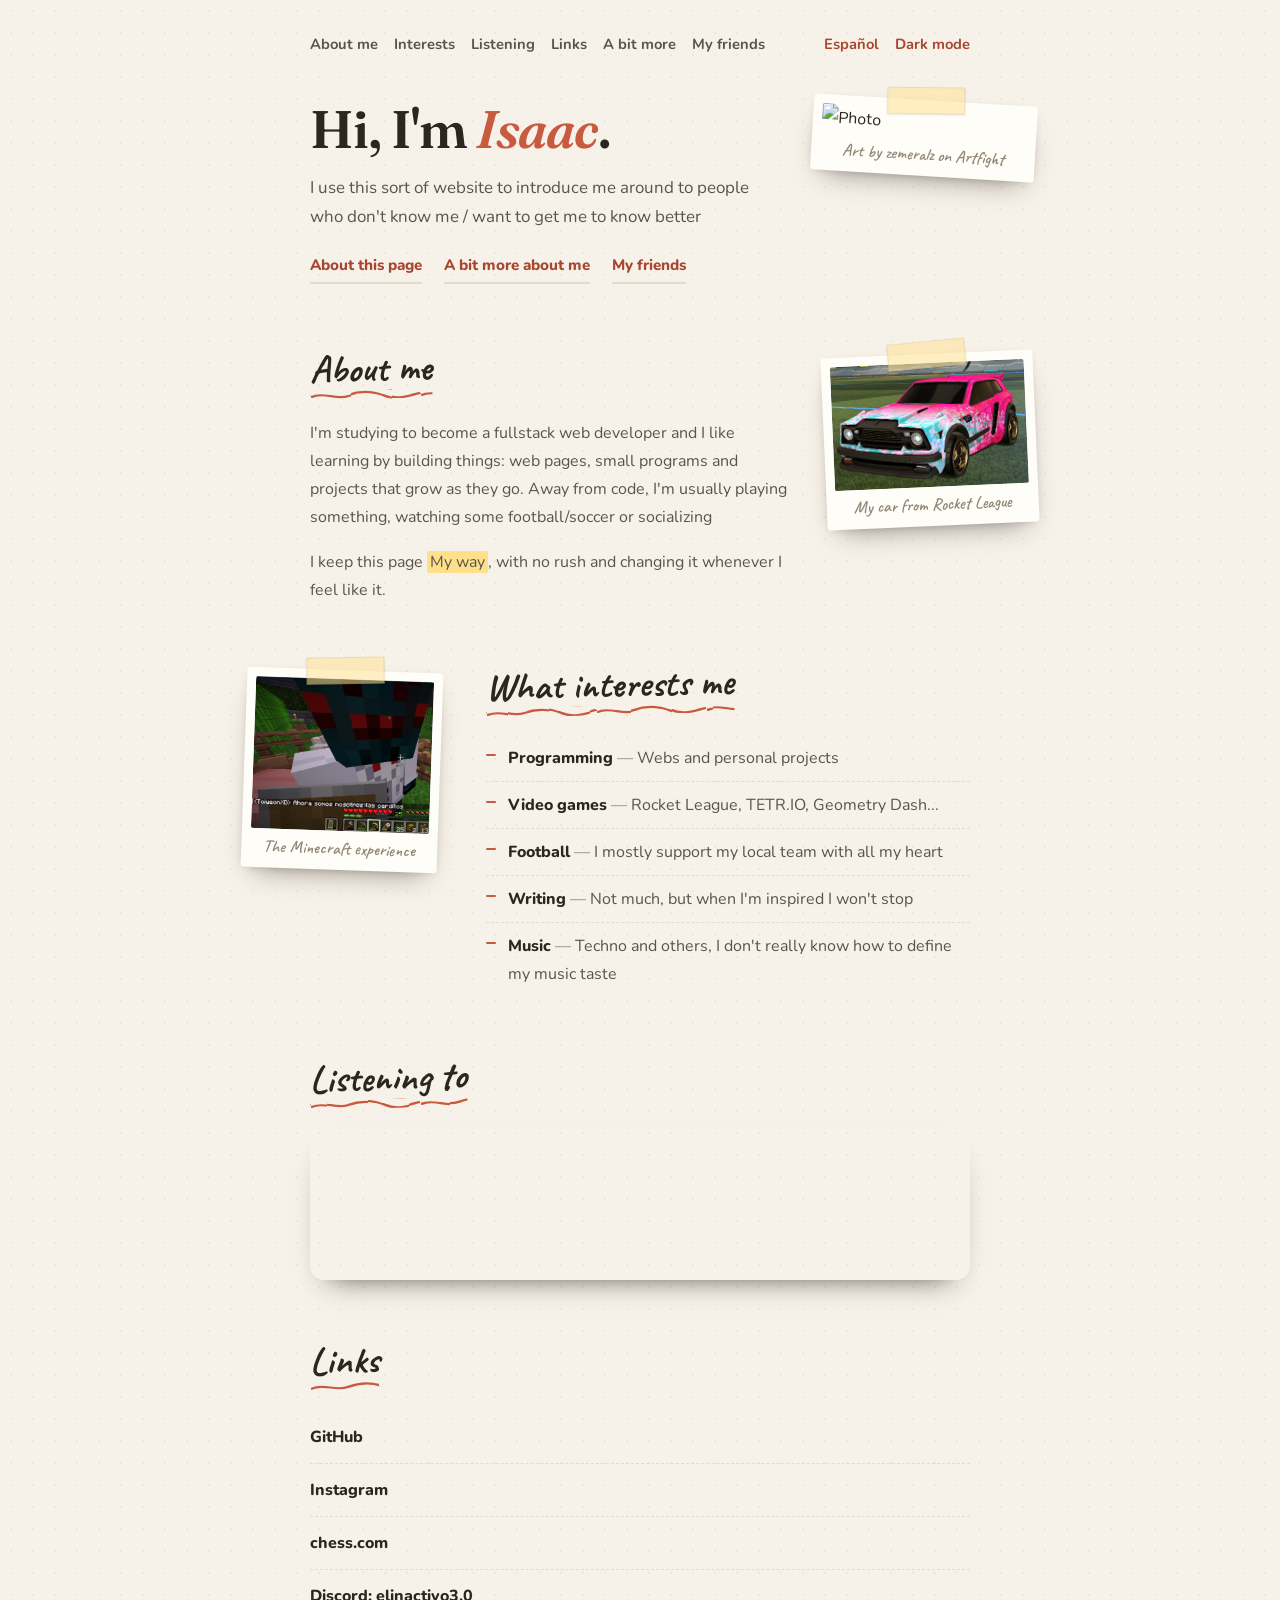
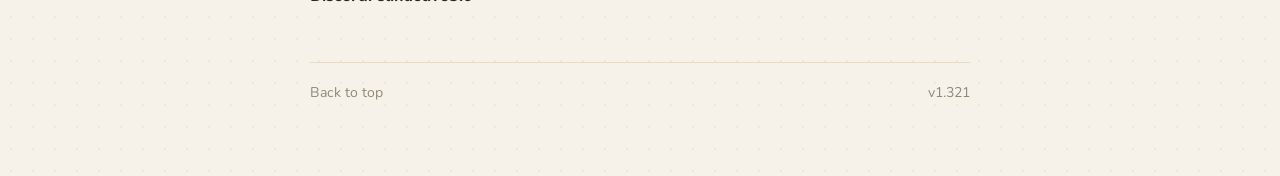
==== commit fa05548c: "Update favicon paths and version number" ====
--- a/index.html
+++ b/index.html
@@ -9,10 +9,10 @@
 <link href="https://fonts.googleapis.com/css2?family=Caveat:wght@600;700&family=Fraunces:opsz,wght@9..144,500;9..144,600&family=Nunito:wght@400;600;700;800&display=swap" rel="stylesheet">
 <link rel="stylesheet" href="styles.css">
 <!-- Para navegadores modernos (PNG) -->
-<link rel="icon" type="image/png" sizes="32x32" href="/img/favicons/icon_107.png">
+<link rel="icon" type="image/png" sizes="32x32" href="img/favicons/icon_107.png">
 
 <!-- Para compatibilidad general (ICO) -->
-<link rel="shortcut icon" href="/img/favicons/icon_107.ico">
+<link rel="shortcut icon" href="img/favicons/icon_107.ico">
 <script>
   /* aplicar tema e idioma pa q no parpadeen las cosillas */
   try {
@@ -104,7 +104,7 @@
 
   <footer class="footer">
     <a href="#top" data-en="Back to top" data-es="Volver arriba">Back to top</a>
-    <span class="version">v1.32</span>
+    <span class="version">v1.321</span>
   </footer>
 
 </div>
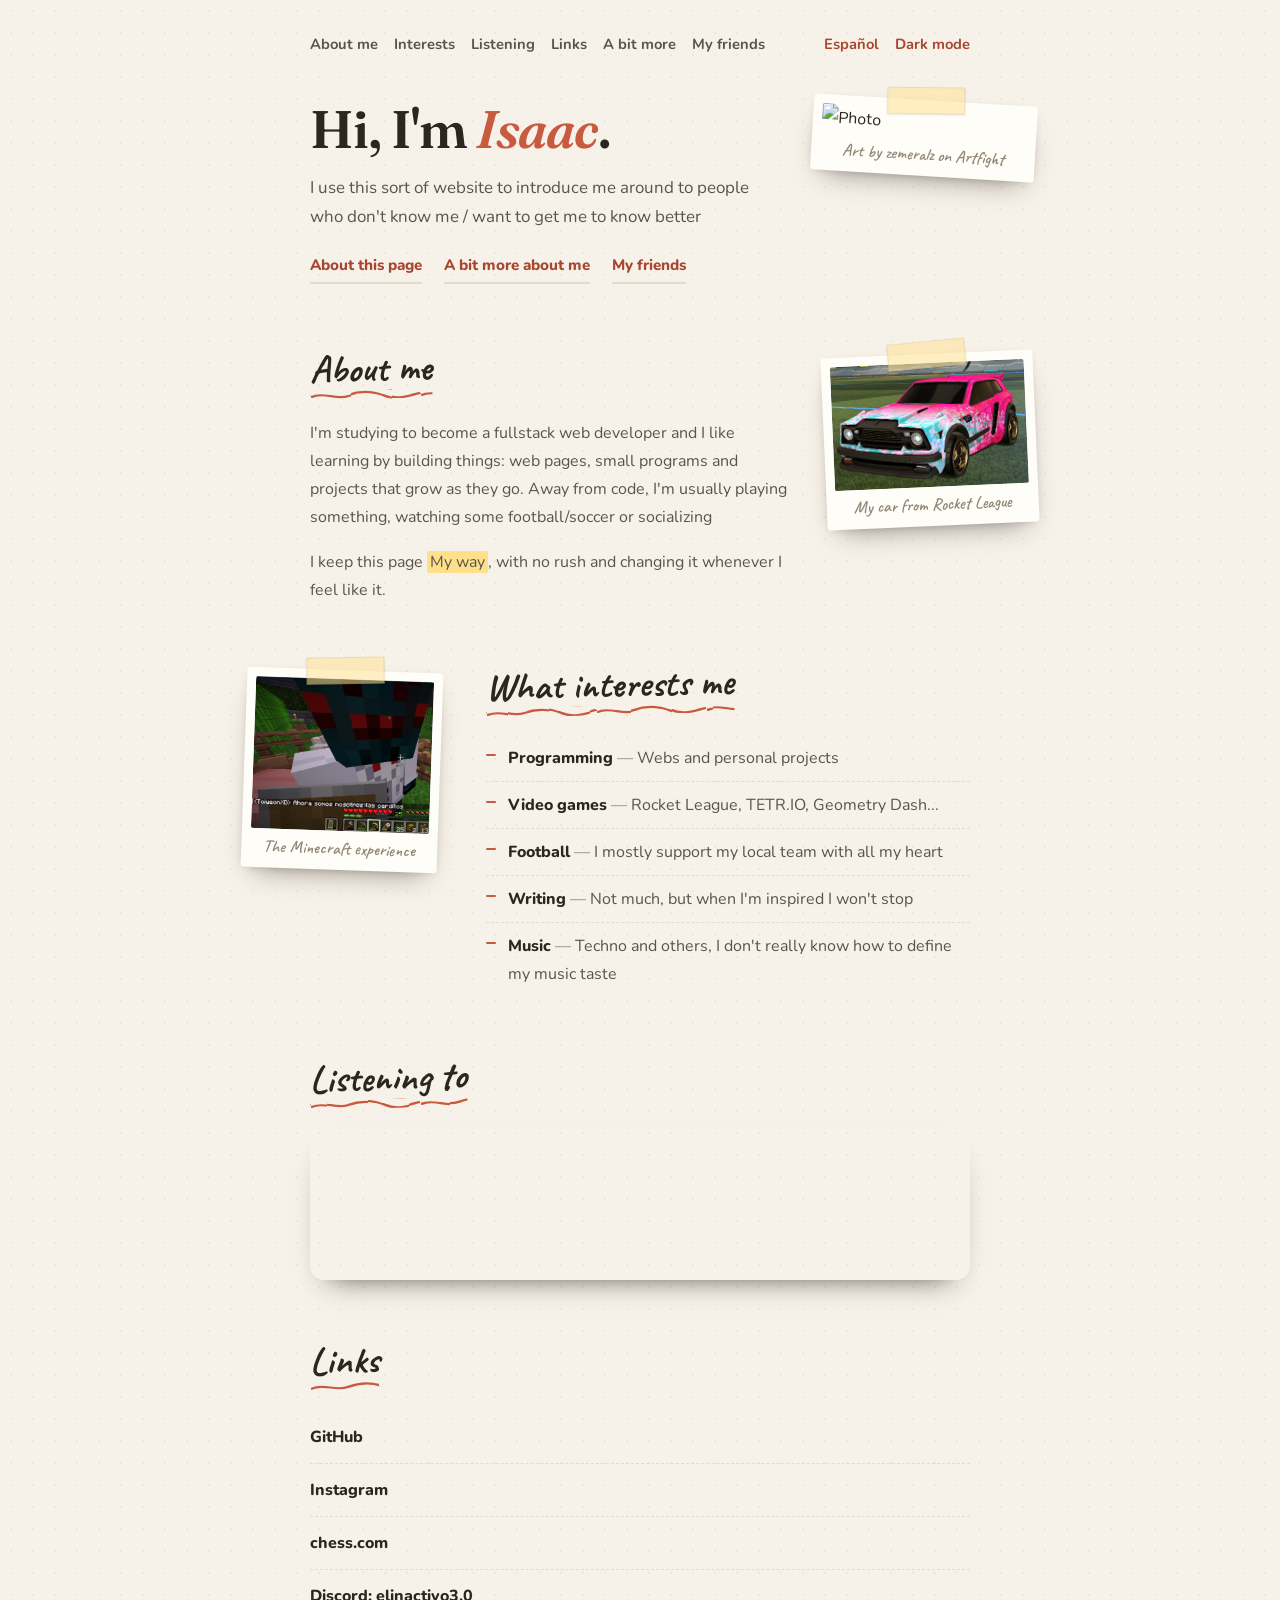
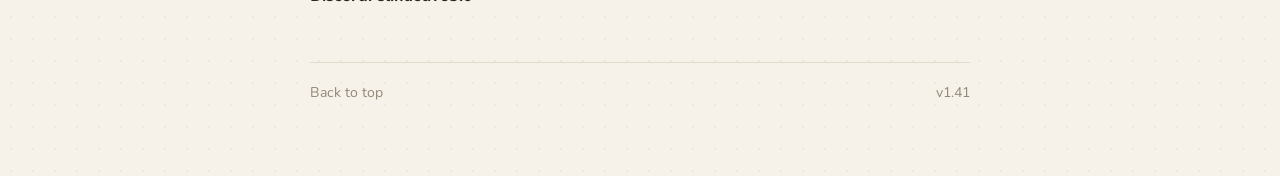
==== commit 4d1a35f2: "Update version number in footer to v1.41" ====
--- a/index.html
+++ b/index.html
@@ -104,7 +104,7 @@
 
   <footer class="footer">
     <a href="#top" data-en="Back to top" data-es="Volver arriba">Back to top</a>
-    <span class="version">v1.321</span>
+    <span class="version">v1.41</span>
   </footer>
 
 </div>
--- a/styles.css
+++ b/styles.css
@@ -53,20 +53,19 @@
 mark { background: var(--mark); color: inherit; padding: 0 3px; border-radius: 2px; }
 ::selection { background: var(--accent); color: #fff; }
 
-.page { position: relative; width: min(980px, calc(100% - 40px)); margin: 0 auto; padding: 6px 0 70px; }
+
+.page { position: relative; width: calc(100% - 30px); margin: 0 auto; padding: 6px 0 70px; }
 .topbar, .hero, .flow, .footer { max-width: 660px; margin-inline: auto; }
 section { scroll-margin-top: 24px; }
 
-/* cabecera -------------------------------------------------------------- */
 .topbar { display: flex; align-items: baseline; gap: 18px; flex-wrap: wrap; padding: 26px 0 10px; }
-.nav { display: flex; gap: 16px; flex-wrap: wrap; }
+.nav { display: flex; gap: 12px; flex-wrap: wrap; }
 .nav a { font-size: .92rem; font-weight: 700; color: var(--ink-2); text-decoration: none; }
 .nav a:hover { color: var(--accent-ink); text-decoration: underline; }
 .controls { margin-left: auto; display: flex; align-items: baseline; gap: 16px; }
 .theme, .lang { font-size: .92rem; font-weight: 700; color: var(--accent-ink); }
 .theme:hover, .lang:hover { text-decoration: underline; }
 
-/* hero ------------------------------------------------------------------ */
 .hero { display: flow-root; padding: 26px 0 34px; }
 h1 { margin: 6px 0 16px; font: 600 clamp(2.1rem, 6vw, 3.3rem)/1.08 var(--serif); letter-spacing: -.02em; }
 h1 em { font-style: italic; color: var(--accent); }
@@ -75,9 +74,8 @@
 .hero-actions a { text-decoration: none; border-bottom: 2px solid var(--line); padding-bottom: 3px; }
 .hero-actions a:hover { border-color: var(--accent); }
 
-/* fotos sueltas --------------------------------------------------------- */
 .photo {
-  position: relative; margin: 0; padding: 9px 9px 11px; width: var(--w, 240px);
+  position: relative; margin: 0; padding: 9px 9px 11px; width: var(--w, 100%); max-width: 320px;
   background: var(--paper-2); border-radius: 3px;
   box-shadow: 0 14px 28px -14px rgba(43, 38, 32, .55), 0 2px 8px -4px rgba(43, 38, 32, .25);
   transform: rotate(var(--rot, -2deg));
@@ -94,15 +92,13 @@
   box-shadow: 0 1px 2px rgba(43, 38, 32, .1);
 }
 
-.f-r { float: right; margin: 6px -66px 26px 34px; }
-.f-l { float: left;  margin: 6px 34px 26px -66px; }
-
-/* "what interests me": foto colgada a la izquierda, texto a su derecha --- */
-.interests-row { display: flex; align-items: flex-start; gap: 46px; }
-.interests-row .photo { flex: 0 0 auto; margin: 6px 0 0 -66px; }
+.f-r { float: none; margin: 22px auto; }
+.f-l { float: none; margin: 22px auto; }
+
+.interests-row { display: flex; flex-direction: column; align-items: stretch; gap: 22px; }
+.interests-row .photo { flex: 0 0 auto; margin: 0 auto; }
 .interests-row .text { flex: 1 1 0; min-width: 0; }
 
-/* títulos a mano y texto ------------------------------------------------ */
 .flow > section { display: flow-root; margin: 0 0 30px; padding-top: 30px; }
 .hand-title {
   display: inline-block; margin: 0 0 20px; padding-bottom: 9px;
@@ -117,7 +113,6 @@
   font: italic 1.25rem/1.5 var(--serif); color: var(--ink) !important;
 }
 
-/* listas sueltas -------------------------------------------------------- */
 .loose { list-style: none; margin: 0; padding: 0; }
 .loose li { padding: 9px 0 9px 22px; position: relative; border-bottom: 1px dashed var(--line); }
 .loose li:last-child { border-bottom: 0; }
@@ -129,14 +124,13 @@
 .loose b::after { content: " — "; color: var(--muted); font-weight: 400; }
 .loose span { color: var(--ink-2); }
 
-/* reproductor de spotify ------------------------------------------------ */
+/* reproductor de spotify */
 .embed iframe {
   display: block; width: 100%; height: 152px;
   border: 0; border-radius: 14px;
   box-shadow: 0 16px 28px -20px rgba(43, 38, 32, .9);
 }
 
-/* enlaces --------------------------------------------------------------- */
 .links { list-style: none; margin: 0; padding: 0; }
 .links a {
   display: block; padding: 12px 0; border-bottom: 1px dashed var(--line);
@@ -145,20 +139,17 @@
 .links li:last-child a { border-bottom: 0; }
 .links a:hover { color: var(--accent-ink); }
 
-/* nota al pie de un bloque ---------------------------------------------- */
 .note { margin: 0 0 20px; color: var(--muted); font-size: .95rem; }
 
-/* ==========================================================================
-   página "un poquito más sobre mí"
-   ========================================================================== */
 .rows { display: grid; gap: 38px; margin-top: 8px; }
-.row { display: flex; align-items: center; gap: 30px; }
-.row .photo { --w: 232px; flex: 0 0 auto; margin: 0; }
+.row { display: flex; flex-direction: column; align-items: stretch; gap: 20px; }
+.row .photo { --w: 100%; max-width: 340px; flex: 0 0 auto; margin-inline: auto; }
 .row .text { flex: 1 1 0; min-width: 0; }
-.row.flip { flex-direction: row-reverse; }
-.row.pets .photo { --w: 170px; }
-
-/* tarjeta centrada para enlaces que no dejan embeberse (straw.page) ------- */
+.row.flip { flex-direction: column; }
+.row.pets .photo { --w: 100%; max-width: 200px; }
+.row.pets .text { order: 3; }
+
+/* tarjeta centrada para enlaces que no dejan embeberse (straw.page) */
 .straw { display: flex; justify-content: center; margin-top: 30px; }
 .straw-card {
   display: grid; gap: 6px; justify-items: center; text-align: center;
@@ -174,14 +165,10 @@
 .straw-url { font-weight: 800; color: var(--accent-ink); }
 .straw-note { font: 600 1.1rem/1.2 var(--hand); color: var(--muted); }
 
-@media (max-width: 780px) { .row.pets .text { order: 3; } }
 .row-title { margin: 0 0 10px; font: 700 1.75rem/1.15 var(--hand); color: var(--ink); }
 .row-text { margin: 0; color: var(--ink-2); }
 
-/* ==========================================================================
-   página "mis amigos"
-   ========================================================================== */
-.friends { display: grid; grid-template-columns: repeat(auto-fit, minmax(220px, 1fr)); gap: 26px; margin-top: 6px; }
+.friends { display: grid; grid-template-columns: 1fr; gap: 26px; margin-top: 6px; }
 .friend {
   position: relative; padding: 16px 16px 18px; background: var(--paper-2);
   border: 1px solid var(--line); border-top: 6px solid var(--c, var(--accent));
@@ -200,21 +187,19 @@
 }
 .friend .social:hover { filter: brightness(.85); }
 
-/* garabatos en los márgenes --------------------------------------------- */
-.doodle { position: absolute; z-index: 0; pointer-events: none; user-select: none; }
+.doodle { position: absolute; z-index: 0; pointer-events: none; user-select: none; display: none; }
 #interests { position: relative; }
 .doodle-note { right: -150px; top: 26px; width: 142px; transform: rotate(-5deg); font: 600 1.12rem/1.35 var(--hand); color: var(--accent-ink); }
 
-/* pie ------------------------------------------------------------------- */
 .footer {
-  display: flex; align-items: center; justify-content: space-between; gap: 12px 22px; flex-wrap: wrap;
+  display: flex; align-items: center; justify-content: flex-start; gap: 12px 22px; flex-wrap: wrap;
   margin-top: 40px; padding-top: 18px; border-top: 1px solid var(--line);
   color: var(--muted); font-size: .88rem;
 }
 .footer a { color: var(--muted); text-decoration: none; }
 .footer a:hover { color: var(--accent-ink); text-decoration: underline; }
 
-/* aviso flotante -------------------------------------------------------- */
+/* aviso flotante */
 .toast {
   position: fixed; left: 50%; bottom: 24px; z-index: 20;
   transform: translate(-50%, 12px); opacity: 0; pointer-events: none;
@@ -223,29 +208,44 @@
 }
 .toast.show { opacity: 1; transform: translate(-50%, 0); }
 
-/* adaptación a pantallas ------------------------------------------------ */
-@media (max-width: 1180px) { .doodle { display: none; } }
-@media (max-width: 1040px) {
-  .f-r { margin-right: -16px; }
-  .f-l { margin-left: -16px; }
-  .interests-row .photo { margin-left: -16px; }
-}
-@media (max-width: 780px) {
-  .f-r, .f-l { float: none; margin: 22px auto; }
-  .photo { --w: 100%; max-width: 320px; }
-  .row, .row.flip { flex-direction: column; align-items: stretch; gap: 20px; }
-  .row .photo { --w: 100%; max-width: 340px; margin-inline: auto; }
-  .interests-row { flex-direction: column; align-items: stretch; gap: 22px; }
-  .interests-row .photo { margin: 0 auto; }
-  .friends { grid-template-columns: 1fr; }
-}
-@media (max-width: 560px) {
-  .page { width: calc(100% - 30px); }
-  .nav { gap: 12px; }
-  .footer { justify-content: flex-start; }
+/* ==========================================================================
+   MEDIA QUERIES — min-width (mobile-first)
+   ========================================================================== */
+
+/* ≥561px: tablet pequeña / móvil grande */
+@media (min-width: 561px) {
+  .page { width: min(980px, calc(100% - 40px)); }
+  .nav { gap: 16px; }
+  .footer { justify-content: space-between; }
+}
+
+/* ≥781px: tablet / escritorio — activar floats, filas horizontales, grid multi-col */
+@media (min-width: 781px) {
+  .f-r { float: right; margin: 6px -16px 26px 34px; }
+  .f-l { float: left;  margin: 6px 34px 26px -16px; }
+  .photo { --w: 240px; max-width: none; }
+
+  .row, .row.flip { flex-direction: row; align-items: center; gap: 30px; }
+  .row.flip { flex-direction: row-reverse; }
+  .row .photo { --w: 232px; max-width: none; margin: 0; }
+  .row.pets .photo { --w: 170px; }
+  .row.pets .text { order: 0; }
+
+  .interests-row { flex-direction: row; align-items: flex-start; gap: 46px; }
+  .interests-row .photo { margin: 6px 0 0 -16px; }
+
+  .friends { grid-template-columns: repeat(auto-fit, minmax(220px, 1fr)); }
+}
+@media (min-width: 1041px) {
+  .f-r { margin-right: -66px; }
+  .f-l { margin-left: -66px; }
+  .interests-row .photo { margin-left: -66px; }
+}
+@media (min-width: 1181px) {
+  .doodle { display: block; }
 }
 
 @media (prefers-reduced-motion: reduce) {
   * { transition: none !important; animation: none !important; }
   html { scroll-behavior: auto; }
-}
+}   
